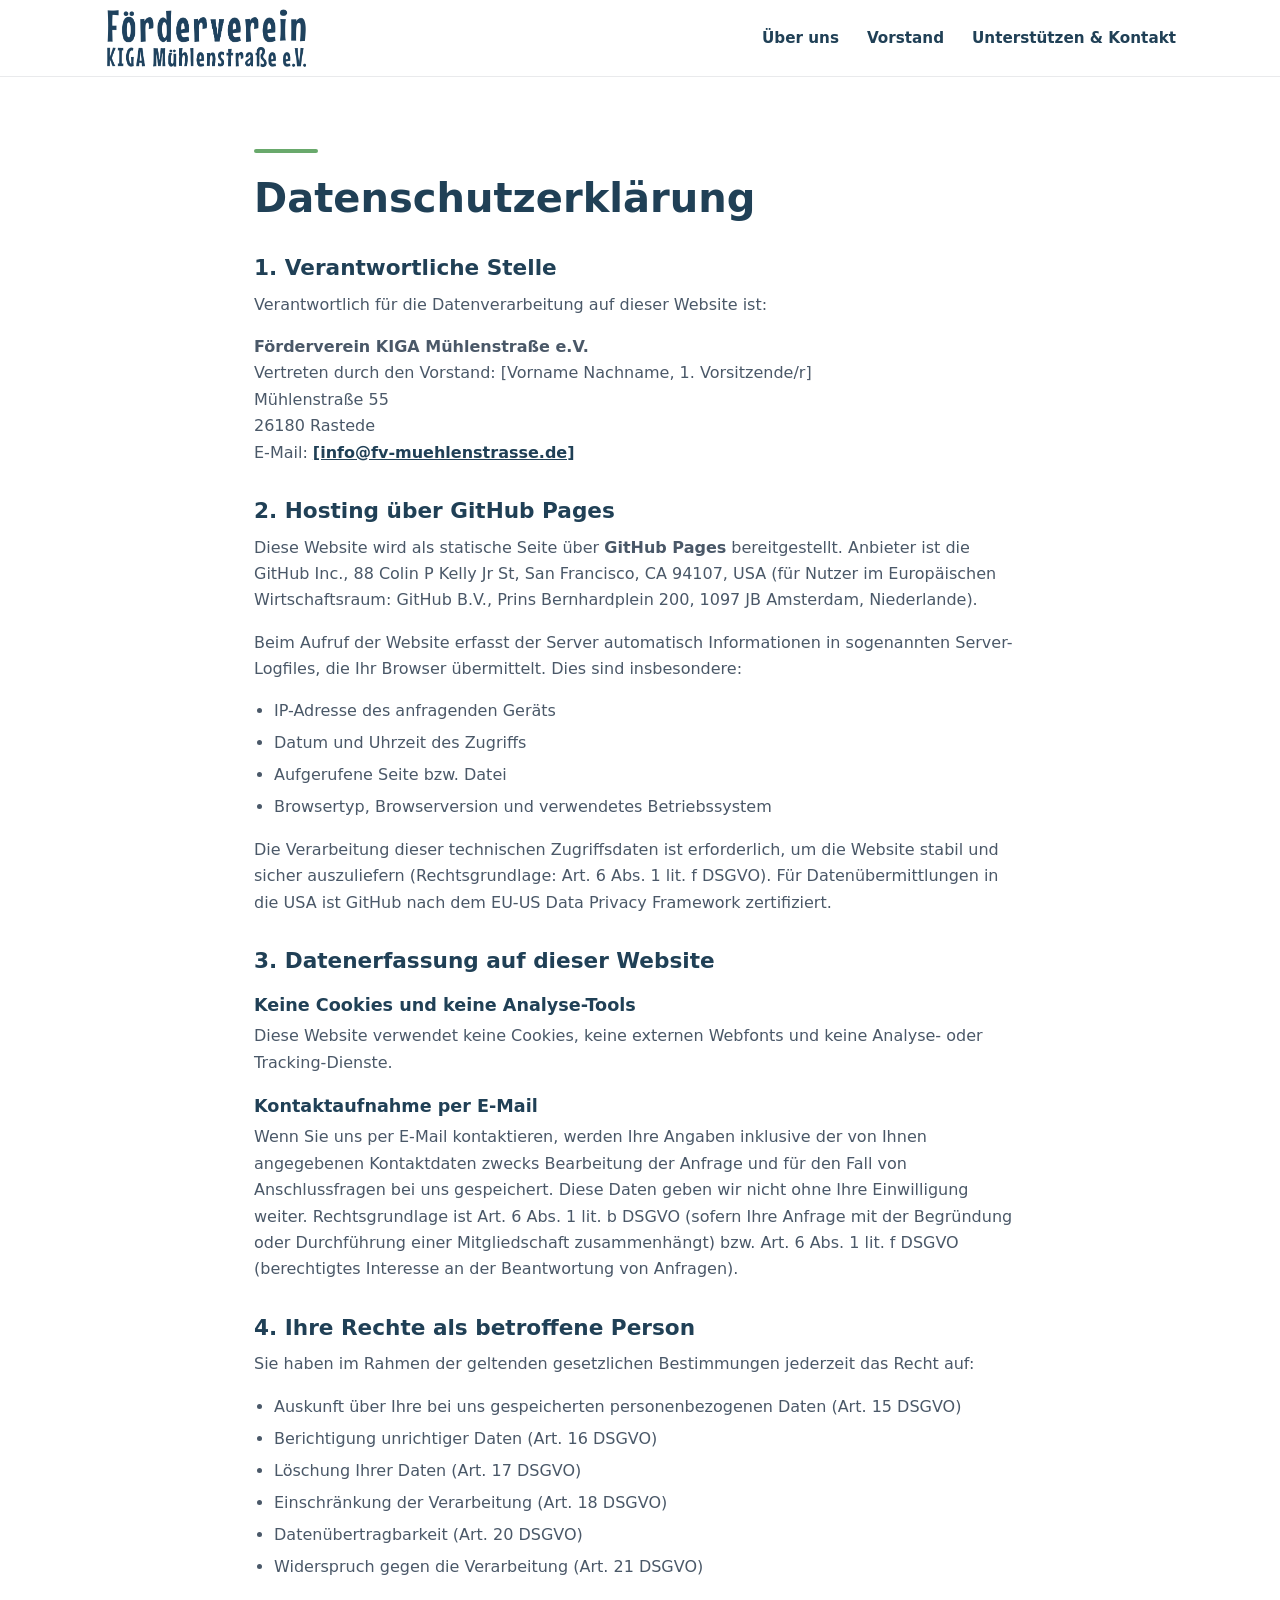
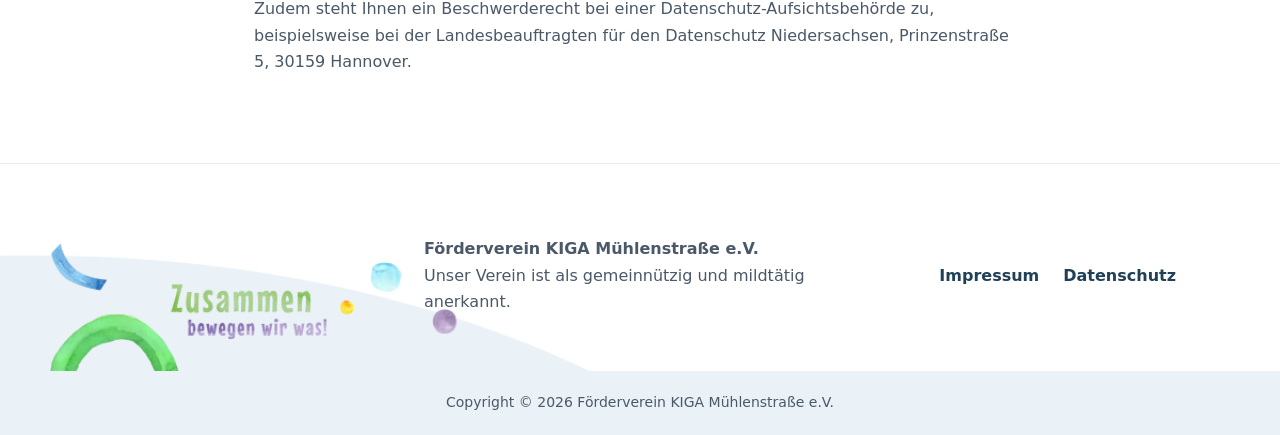
==== datenschutz.html @ b56ef5f9 "Add files via upload" ====
<!DOCTYPE html>
<html lang="de">
<head>
  <meta charset="UTF-8">
  <meta name="viewport" content="width=device-width, initial-scale=1.0">
  <title>Datenschutzerklärung – Förderverein KIGA Mühlenstrasse e.V.</title>
  <link rel="stylesheet" href="style.css">
  <link rel="icon" href="bilder/Favicon_Kiga_muehlenstr-300x300.jpg" type="image/jpeg">
  <style>
    .legal-container {
      max-width: 820px;
      margin: 0 auto;
    }
    .legal-container .accent-line {
      margin-left: 0;
    }
    .legal-container h1 {
      font-size: clamp(1.9rem, 3.5vw, 2.5rem);
      margin-bottom: 1.5rem;
    }
    .legal-container h2 {
      font-size: 1.35rem;
      margin-top: 2rem;
      margin-bottom: 0.6rem;
    }
    .legal-container h3 {
      font-size: 1.1rem;
      margin-top: 1.25rem;
      margin-bottom: 0.4rem;
    }
    .legal-container ul {
      margin-left: 1.25rem;
      margin-bottom: 1rem;
    }
    .legal-container li {
      margin-bottom: 0.35rem;
    }
  </style>
</head>
<body>

  <!-- Header & Navigation -->
  <header class="site-header">
    <div class="container nav-wrapper">
      <a href="index.html" class="logo-link">
        <img src="bilder/Logo_KIGA_Muehlenstrasse_Rastede_mJ7N.png" alt="Förderverein KIGA Mühlenstrasse e.V.">
      </a>
      <nav aria-label="Hauptnavigation">
        <ul class="nav-list">
          <li><a href="index.html#ueber-uns">Über uns</a></li>
          <li><a href="index.html#vorstand">Vorstand</a></li>
          <li><a href="index.html#unterstuetzen">Unterstützen &amp; Kontakt</a></li>
        </ul>
      </nav>
    </div>
  </header>

  <main>
    <section class="section section-white">
      <div class="container legal-container">
        <div class="accent-line"></div>
        <h1>Datenschutzerklärung</h1>

        <h2>1. Verantwortliche Stelle</h2>
        <p>
          Verantwortlich für die Datenverarbeitung auf dieser Website ist:
        </p>
        <p>
          <strong>Förderverein KIGA Mühlenstraße e.V.</strong><br>
          Vertreten durch den Vorstand: [Vorname Nachname, 1. Vorsitzende/r]<br>
          Mühlenstraße 55<br>
          26180 Rastede<br>
          E-Mail: <a href="mailto:info@fv-muehlenstrasse.de" class="mail-link">[info@fv-muehlenstrasse.de]</a>
        </p>

        <h2>2. Hosting über GitHub Pages</h2>
        <p>
          Diese Website wird als statische Seite über <strong>GitHub Pages</strong> bereitgestellt. Anbieter ist die GitHub Inc., 88 Colin P Kelly Jr St, San Francisco, CA 94107, USA (für Nutzer im Europäischen Wirtschaftsraum: GitHub B.V., Prins Bernhardplein 200, 1097 JB Amsterdam, Niederlande).
        </p>
        <p>
          Beim Aufruf der Website erfasst der Server automatisch Informationen in sogenannten Server-Logfiles, die Ihr Browser übermittelt. Dies sind insbesondere:
        </p>
        <ul>
          <li>IP-Adresse des anfragenden Geräts</li>
          <li>Datum und Uhrzeit des Zugriffs</li>
          <li>Aufgerufene Seite bzw. Datei</li>
          <li>Browsertyp, Browserversion und verwendetes Betriebssystem</li>
        </ul>
        <p>
          Die Verarbeitung dieser technischen Zugriffsdaten ist erforderlich, um die Website stabil und sicher auszuliefern (Rechtsgrundlage: Art. 6 Abs. 1 lit. f DSGVO). Für Datenübermittlungen in die USA ist GitHub nach dem EU-US Data Privacy Framework zertifiziert.
        </p>

        <h2>3. Datenerfassung auf dieser Website</h2>
        <h3>Keine Cookies und keine Analyse-Tools</h3>
        <p>
          Diese Website verwendet keine Cookies, keine externen Webfonts und keine Analyse- oder Tracking-Dienste.
        </p>

        <h3>Kontaktaufnahme per E-Mail</h3>
        <p>
          Wenn Sie uns per E-Mail kontaktieren, werden Ihre Angaben inklusive der von Ihnen angegebenen Kontaktdaten zwecks Bearbeitung der Anfrage und für den Fall von Anschlussfragen bei uns gespeichert. Diese Daten geben wir nicht ohne Ihre Einwilligung weiter. Rechtsgrundlage ist Art. 6 Abs. 1 lit. b DSGVO (sofern Ihre Anfrage mit der Begründung oder Durchführung einer Mitgliedschaft zusammenhängt) bzw. Art. 6 Abs. 1 lit. f DSGVO (berechtigtes Interesse an der Beantwortung von Anfragen).
        </p>

        <h2>4. Ihre Rechte als betroffene Person</h2>
        <p>
          Sie haben im Rahmen der geltenden gesetzlichen Bestimmungen jederzeit das Recht auf:
        </p>
        <ul>
          <li>Auskunft über Ihre bei uns gespeicherten personenbezogenen Daten (Art. 15 DSGVO)</li>
          <li>Berichtigung unrichtiger Daten (Art. 16 DSGVO)</li>
          <li>Löschung Ihrer Daten (Art. 17 DSGVO)</li>
          <li>Einschränkung der Verarbeitung (Art. 18 DSGVO)</li>
          <li>Datenübertragbarkeit (Art. 20 DSGVO)</li>
          <li>Widerspruch gegen die Verarbeitung (Art. 21 DSGVO)</li>
        </ul>
        <p>
          Zudem steht Ihnen ein Beschwerderecht bei einer Datenschutz-Aufsichtsbehörde zu, beispielsweise bei der Landesbeauftragten für den Datenschutz Niedersachsen, Prinzenstraße 5, 30159 Hannover.
        </p>
      </div>
    </section>
  </main>

  <!-- Footer -->
  <footer class="site-footer">
    <div class="footer-main">
      <div class="container footer-grid">
        <div class="footer-spacer"></div>
        <div class="footer-col">
          <p><strong>Förderverein KIGA Mühlenstraße e.V.</strong><br>
          Unser Verein ist als gemeinnützig und mildtätig anerkannt.</p>
        </div>
        <div class="footer-col footer-legal">
          <a href="impressum.html">Impressum</a>
          <a href="datenschutz.html">Datenschutz</a>
        </div>
      </div>
    </div>

    <div class="footer-bottom">
      <div class="container">
        <p>Copyright © 2026 Förderverein KIGA Mühlenstraße e.V.</p>
      </div>
    </div>
  </footer>

</body>
</html>
---- style.css ----
:root {
  --petrol: #204056;
  --green: #69a96c;
  --purple: #856aa8;
  --text: #4a5868;
  --bg-ice: #f6fdfe;
  --bg-footer-bottom: #ebf2f7;
  --white: #ffffff;
  --border: #e9eaec;
}

* {
  box-sizing: border-box;
  margin: 0;
  padding: 0;
}

html {
  scroll-behavior: smooth;
}

body {
  font-family: system-ui, -apple-system, "Segoe UI", Roboto, Helvetica, Arial, sans-serif;
  color: var(--text);
  background-color: var(--bg-ice);
  line-height: 1.65;
  font-size: 16px;
}

img {
  max-width: 100%;
  height: auto;
  display: block;
}

.container {
  max-width: 1120px;
  margin: 0 auto;
  padding: 0 1.5rem;
}

h1, h2, h3, h4, h5 {
  color: var(--petrol);
  font-weight: 600;
  line-height: 1.25;
}

h2 {
  font-size: clamp(1.8rem, 3.5vw, 2.5rem);
  margin-bottom: 1rem;
}

h3 {
  font-size: 1.25rem;
  margin-bottom: 0.5rem;
}

p {
  margin-bottom: 1rem;
}

/* Button */
.btn {
  display: inline-block;
  background-color: var(--petrol);
  color: var(--white);
  font-weight: 700;
  font-size: 1rem;
  padding: 0.95rem 2.2rem;
  border-radius: 30px;
  text-decoration: none;
  box-shadow: 0 4px 14px rgba(32, 64, 86, 0.18);
  transition: background-color 0.2s ease, transform 0.15s ease;
}

.btn:hover {
  background-color: var(--purple);
  transform: translateY(-1px);
}

/* Header */
.site-header {
  background-color: var(--white);
  border-bottom: 1px solid var(--border);
  position: sticky;
  top: 0;
  z-index: 100;
}

.nav-wrapper {
  display: flex;
  flex-wrap: wrap;
  justify-content: space-between;
  align-items: center;
  min-height: 76px;
  gap: 1rem;
}

.logo-link img {
  width: 205px;
}

.nav-list {
  list-style: none;
  display: flex;
  flex-wrap: wrap;
  gap: 1.75rem;
}

.nav-list a {
  text-decoration: none;
  color: var(--petrol);
  font-weight: 700;
  font-size: 0.95rem;
  transition: color 0.2s ease;
}

.nav-list a:hover {
  color: var(--purple);
}

/* Hero */
.hero {
  background-color: #f1f4f9;
  background-image: url("bilder/Header_KIGA_Muehlenstr.jpg");
  background-size: cover;
  background-position: center;
  background-repeat: no-repeat;
  min-height: 520px;
  display: flex;
  align-items: center;
  padding: 3rem 0;
  text-align: center;
}

.hero-inner {
  width: 100%;
}

.hero-graphic {
  margin: 0 auto 2rem;
  max-width: 460px;
  width: 100%;
}

/* Sektionen */
.section {
  padding: 4.5rem 0;
}

.section-white {
  background-color: var(--white);
}

.section-ice {
  background-color: var(--bg-ice);
}

/* Kurzprofil */
.narrow-box {
  max-width: 780px;
  margin: 0 auto;
  text-align: center;
}

.accent-line {
  width: 64px;
  height: 4px;
  background-color: var(--green);
  margin: 0 auto 1.25rem;
  border-radius: 2px;
}

.lead {
  font-size: 1.125rem;
  color: var(--text);
  margin-bottom: 0;
}

/* Vorstand */
.section-head {
  text-align: center;
  max-width: 680px;
  margin: 0 auto 3rem;
}

.eyebrow {
  display: inline-block;
  font-size: 0.85rem;
  font-weight: 700;
  text-transform: uppercase;
  letter-spacing: 0.05em;
  color: var(--purple);
  margin-bottom: 0.4rem;
}

.board-grid {
  display: grid;
  grid-template-columns: repeat(auto-fit, minmax(230px, 1fr));
  gap: 1.5rem;
}

.board-card {
  background: var(--white);
  border: 1px solid var(--border);
  border-radius: 16px;
  padding: 2rem 1.5rem;
  text-align: center;
  box-shadow: 0 6px 24px rgba(32, 64, 86, 0.04);
}

.avatar {
  width: 68px;
  height: 68px;
  border-radius: 50%;
  background-color: var(--petrol);
  color: var(--white);
  font-weight: 700;
  font-size: 1.25rem;
  display: flex;
  align-items: center;
  justify-content: center;
  margin: 0 auto 1rem;
}

.avatar-green {
  background-color: var(--green);
}

.avatar-purple {
  background-color: var(--purple);
}

.board-role {
  display: block;
  font-size: 0.85rem;
  font-weight: 700;
  color: var(--green);
  text-transform: uppercase;
  letter-spacing: 0.04em;
  margin-bottom: 0.3rem;
}

.board-card p {
  font-size: 0.95rem;
  margin-bottom: 0;
}

/* Unterstützen & Kontakt */
.support-grid {
  display: grid;
  grid-template-columns: 1.25fr 1fr;
  gap: 2rem;
}

.support-box {
  padding: 2.25rem;
  border-radius: 16px;
}

.box-ice {
  background-color: var(--bg-ice);
  border: 1px solid #d9f2f5;
}

.box-mint {
  background-color: rgba(133, 106, 168, 0.1);
}

.check-list {
  list-style: none;
  margin-bottom: 1.25rem;
}

.check-list li {
  position: relative;
  padding-left: 1.5rem;
  margin-bottom: 0.45rem;
}

.check-list li::before {
  content: "✓";
  position: absolute;
  left: 0;
  color: var(--green);
  font-weight: 700;
}

.bank-box {
  background: var(--white);
  padding: 1.2rem;
  border-radius: 10px;
  border-left: 4px solid var(--green);
}

.bank-box p:last-child {
  margin-bottom: 0;
}

.mail-link {
  color: var(--petrol);
  font-weight: 700;
  text-decoration: underline;
}

.mail-link:hover {
  color: var(--purple);
}

/* Footer */
.site-footer {
  background-color: var(--white);
  border-top: 1px solid var(--border);
}

.footer-main {
  padding: 4.5rem 0 3.5rem;
  background-image: url("bilder/FV-KIGA-Muehlenstr-Footer2.png");
  background-repeat: no-repeat;
  background-position: left bottom;
  background-size: contain;
}

.footer-grid {
  display: grid;
  grid-template-columns: 1fr 1.5fr 1fr;
  gap: 2rem;
  align-items: center;
}

.footer-col p {
  margin: 0;
}

.footer-legal {
  display: flex;
  gap: 1.5rem;
  justify-content: flex-end;
}

.footer-legal a {
  color: var(--petrol);
  font-weight: 600;
  text-decoration: none;
}

.footer-legal a:hover {
  color: var(--purple);
  text-decoration: underline;
}

.footer-bottom {
  background-color: var(--bg-footer-bottom);
  padding: 1.25rem 0;
  text-align: center;
  font-size: 0.875rem;
}

.footer-bottom p {
  margin: 0;
}

/* Responsive */
@media (max-width: 850px) {
  .hero {
    background-image:
      linear-gradient(rgba(241, 244, 249, 0.72), rgba(241, 244, 249, 0.72)),
      url("bilder/Header_KIGA_Muehlenstr.jpg");
    min-height: 420px;
  }

  .support-grid,
  .footer-grid {
    grid-template-columns: 1fr;
  }

  .footer-spacer {
    display: none;
  }

  .footer-legal {
    justify-content: flex-start;
  }
}
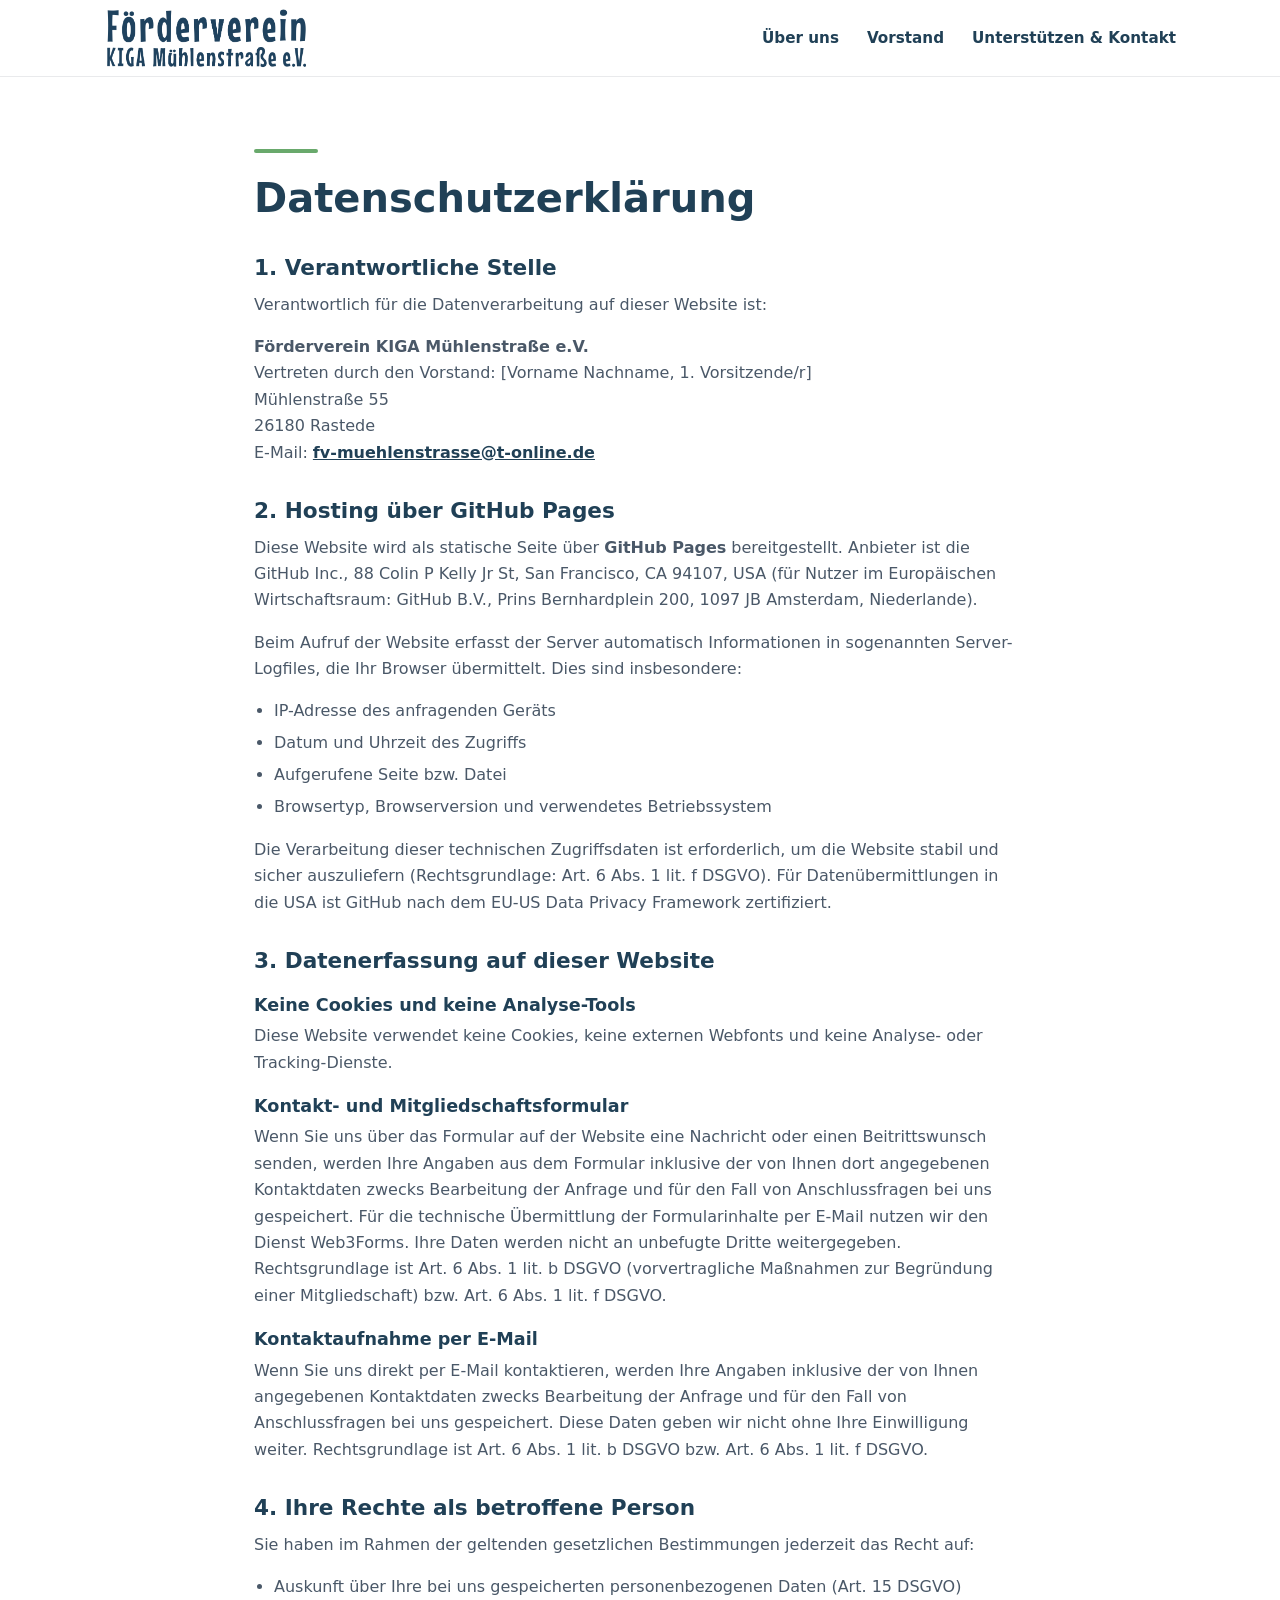
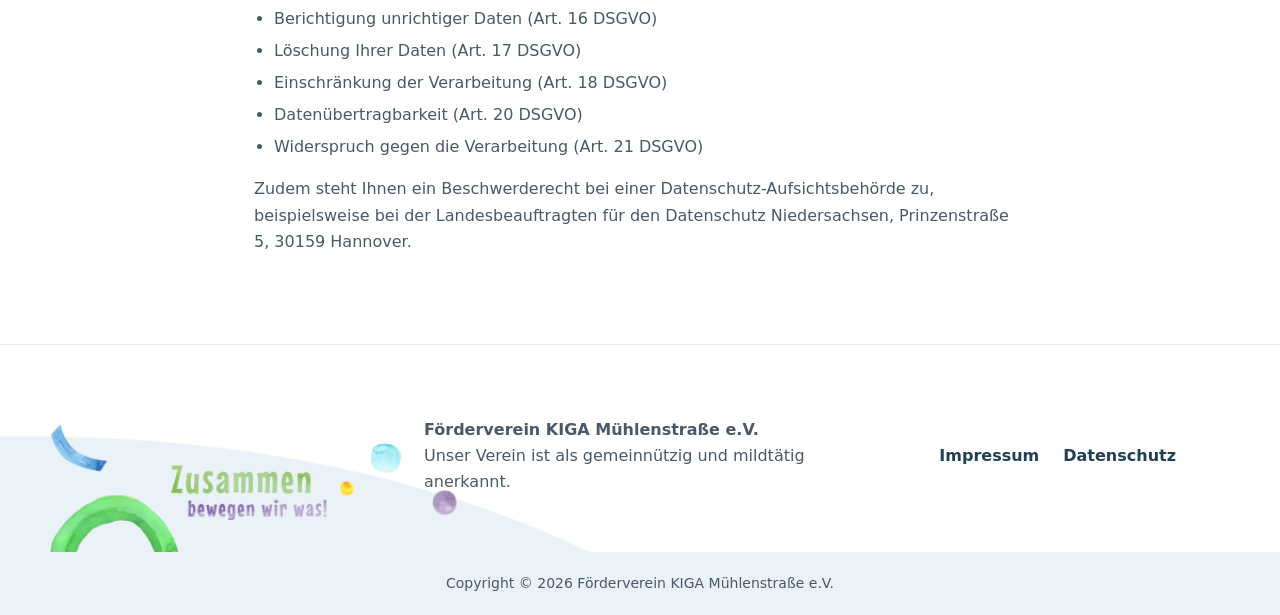
==== commit 8fdb6598: "Update datenschutz.html" ====
--- a/datenschutz.html
+++ b/datenschutz.html
@@ -6,36 +6,6 @@
   <title>Datenschutzerklärung – Förderverein KIGA Mühlenstrasse e.V.</title>
   <link rel="stylesheet" href="style.css">
   <link rel="icon" href="bilder/Favicon_Kiga_muehlenstr-300x300.jpg" type="image/jpeg">
-  <style>
-    .legal-container {
-      max-width: 820px;
-      margin: 0 auto;
-    }
-    .legal-container .accent-line {
-      margin-left: 0;
-    }
-    .legal-container h1 {
-      font-size: clamp(1.9rem, 3.5vw, 2.5rem);
-      margin-bottom: 1.5rem;
-    }
-    .legal-container h2 {
-      font-size: 1.35rem;
-      margin-top: 2rem;
-      margin-bottom: 0.6rem;
-    }
-    .legal-container h3 {
-      font-size: 1.1rem;
-      margin-top: 1.25rem;
-      margin-bottom: 0.4rem;
-    }
-    .legal-container ul {
-      margin-left: 1.25rem;
-      margin-bottom: 1rem;
-    }
-    .legal-container li {
-      margin-bottom: 0.35rem;
-    }
-  </style>
 </head>
 <body>
 
@@ -70,7 +40,7 @@
           Vertreten durch den Vorstand: [Vorname Nachname, 1. Vorsitzende/r]<br>
           Mühlenstraße 55<br>
           26180 Rastede<br>
-          E-Mail: <a href="mailto:info@fv-muehlenstrasse.de" class="mail-link">[info@fv-muehlenstrasse.de]</a>
+          E-Mail: <a href="mailto:fv-muehlenstrasse@t-online.de" class="mail-link">fv-muehlenstrasse@t-online.de</a>
         </p>
 
         <h2>2. Hosting über GitHub Pages</h2>
@@ -96,9 +66,14 @@
           Diese Website verwendet keine Cookies, keine externen Webfonts und keine Analyse- oder Tracking-Dienste.
         </p>
 
+        <h3>Kontakt- und Mitgliedschaftsformular</h3>
+        <p>
+          Wenn Sie uns über das Formular auf der Website eine Nachricht oder einen Beitrittswunsch senden, werden Ihre Angaben aus dem Formular inklusive der von Ihnen dort angegebenen Kontaktdaten zwecks Bearbeitung der Anfrage und für den Fall von Anschlussfragen bei uns gespeichert. Für die technische Übermittlung der Formularinhalte per E-Mail nutzen wir den Dienst Web3Forms. Ihre Daten werden nicht an unbefugte Dritte weitergegeben. Rechtsgrundlage ist Art. 6 Abs. 1 lit. b DSGVO (vorvertragliche Maßnahmen zur Begründung einer Mitgliedschaft) bzw. Art. 6 Abs. 1 lit. f DSGVO.
+        </p>
+
         <h3>Kontaktaufnahme per E-Mail</h3>
         <p>
-          Wenn Sie uns per E-Mail kontaktieren, werden Ihre Angaben inklusive der von Ihnen angegebenen Kontaktdaten zwecks Bearbeitung der Anfrage und für den Fall von Anschlussfragen bei uns gespeichert. Diese Daten geben wir nicht ohne Ihre Einwilligung weiter. Rechtsgrundlage ist Art. 6 Abs. 1 lit. b DSGVO (sofern Ihre Anfrage mit der Begründung oder Durchführung einer Mitgliedschaft zusammenhängt) bzw. Art. 6 Abs. 1 lit. f DSGVO (berechtigtes Interesse an der Beantwortung von Anfragen).
+          Wenn Sie uns direkt per E-Mail kontaktieren, werden Ihre Angaben inklusive der von Ihnen angegebenen Kontaktdaten zwecks Bearbeitung der Anfrage und für den Fall von Anschlussfragen bei uns gespeichert. Diese Daten geben wir nicht ohne Ihre Einwilligung weiter. Rechtsgrundlage ist Art. 6 Abs. 1 lit. b DSGVO bzw. Art. 6 Abs. 1 lit. f DSGVO.
         </p>
 
         <h2>4. Ihre Rechte als betroffene Person</h2>
@@ -144,4 +119,4 @@
   </footer>
 
 </body>
-</html>+</html>
--- a/style.css
+++ b/style.css
@@ -78,6 +78,12 @@
   transform: translateY(-1px);
 }
 
+button.btn {
+  border: none;
+  cursor: pointer;
+  font-family: inherit;
+}
+
 /* Header */
 .site-header {
   background-color: var(--white);
@@ -307,6 +313,117 @@
   color: var(--purple);
 }
 
+/* Formular-Bereich */
+.form-card {
+  margin-top: 2.5rem;
+  background-color: var(--bg-ice);
+  border: 1px solid #d9f2f5;
+  border-radius: 16px;
+  padding: 2.5rem;
+}
+
+.contact-form {
+  margin-top: 1.5rem;
+}
+
+.form-grid {
+  display: grid;
+  grid-template-columns: 1fr 1fr;
+  gap: 1.25rem;
+}
+
+.form-group {
+  display: flex;
+  flex-direction: column;
+  margin-bottom: 1.25rem;
+}
+
+.form-group label {
+  font-weight: 600;
+  color: var(--petrol);
+  margin-bottom: 0.4rem;
+  font-size: 0.95rem;
+}
+
+.form-group input,
+.form-group select,
+.form-group textarea {
+  width: 100%;
+  padding: 0.8rem 1rem;
+  border: 1px solid #cbd5e1;
+  border-radius: 10px;
+  background-color: var(--white);
+  color: var(--petrol);
+  font-family: inherit;
+  font-size: 16px;
+  transition: border-color 0.2s ease, box-shadow 0.2s ease;
+}
+
+.form-group input:focus,
+.form-group select:focus,
+.form-group textarea:focus {
+  outline: none;
+  border-color: var(--purple);
+  box-shadow: 0 0 0 3px rgba(133, 106, 168, 0.15);
+}
+
+.checkbox-group {
+  display: flex;
+  align-items: flex-start;
+  gap: 0.75rem;
+  margin-bottom: 1.5rem;
+}
+
+.checkbox-group input[type="checkbox"] {
+  width: 18px;
+  height: 18px;
+  margin-top: 0.25rem;
+  accent-color: var(--petrol);
+  flex-shrink: 0;
+}
+
+.checkbox-group label {
+  font-size: 0.9rem;
+  line-height: 1.5;
+  color: var(--text);
+}
+
+/* Rechtstexte (Impressum & Datenschutz) */
+.legal-container {
+  max-width: 820px;
+  margin: 0 auto;
+}
+
+.legal-container .accent-line {
+  margin-left: 0;
+}
+
+.legal-container h1 {
+  font-size: clamp(1.9rem, 3.5vw, 2.5rem);
+  margin-bottom: 1.5rem;
+}
+
+.legal-container h2 {
+  font-size: 1.35rem;
+  margin-top: 2rem;
+  margin-bottom: 0.6rem;
+}
+
+.legal-container h3 {
+  font-size: 1.1rem;
+  margin-top: 1.25rem;
+  margin-bottom: 0.4rem;
+}
+
+.legal-container ul {
+  margin-left: 1.25rem;
+  margin-bottom: 1rem;
+}
+
+.legal-container li {
+  margin-bottom: 0.35rem;
+}
+
 /* Footer */
 .site-footer {
   background-color: var(--white);
@@ -360,13 +477,56 @@
   margin: 0;
 }
 
-/* Responsive */
+/* Responsive für Tablets & Smartphones */
 @media (max-width: 850px) {
+  .container {
+    padding: 0 1rem;
+  }
+
+  .site-header {
+    position: static;
+  }
+
+  .nav-wrapper {
+    flex-direction: column;
+    justify-content: center;
+    padding: 0.9rem 0;
+    gap: 0.7rem;
+  }
+
+  .logo-link img {
+    width: 175px;
+  }
+
+  .nav-list {
+    justify-content: center;
+    gap: 0.4rem 1.05rem;
+  }
+
+  .nav-list a {
+    font-size: 0.88rem;
+  }
+
   .hero {
     background-image:
-      linear-gradient(rgba(241, 244, 249, 0.72), rgba(241, 244, 249, 0.72)),
+      linear-gradient(rgba(246, 253, 254, 0.42), rgba(246, 253, 254, 0.52)),
       url("bilder/Header_KIGA_Muehlenstr.jpg");
-    min-height: 420px;
+    min-height: 380px;
+    padding: 2.5rem 0;
+  }
+
+  .hero-graphic {
+    max-width: 300px;
+    margin-bottom: 1.6rem;
+  }
+
+  .btn {
+    padding: 0.85rem 1.8rem;
+    font-size: 0.95rem;
+  }
+
+  .section {
+    padding: 3.25rem 0;
   }
 
   .support-grid,
@@ -374,6 +534,15 @@
     grid-template-columns: 1fr;
   }
 
+  .form-card {
+    padding: 1.75rem 1.25rem;
+  }
+
+  .form-grid {
+    grid-template-columns: 1fr;
+    gap: 0;
+  }
+
   .footer-spacer {
     display: none;
   }
@@ -381,4 +550,4 @@
   .footer-legal {
     justify-content: flex-start;
   }
-}+}
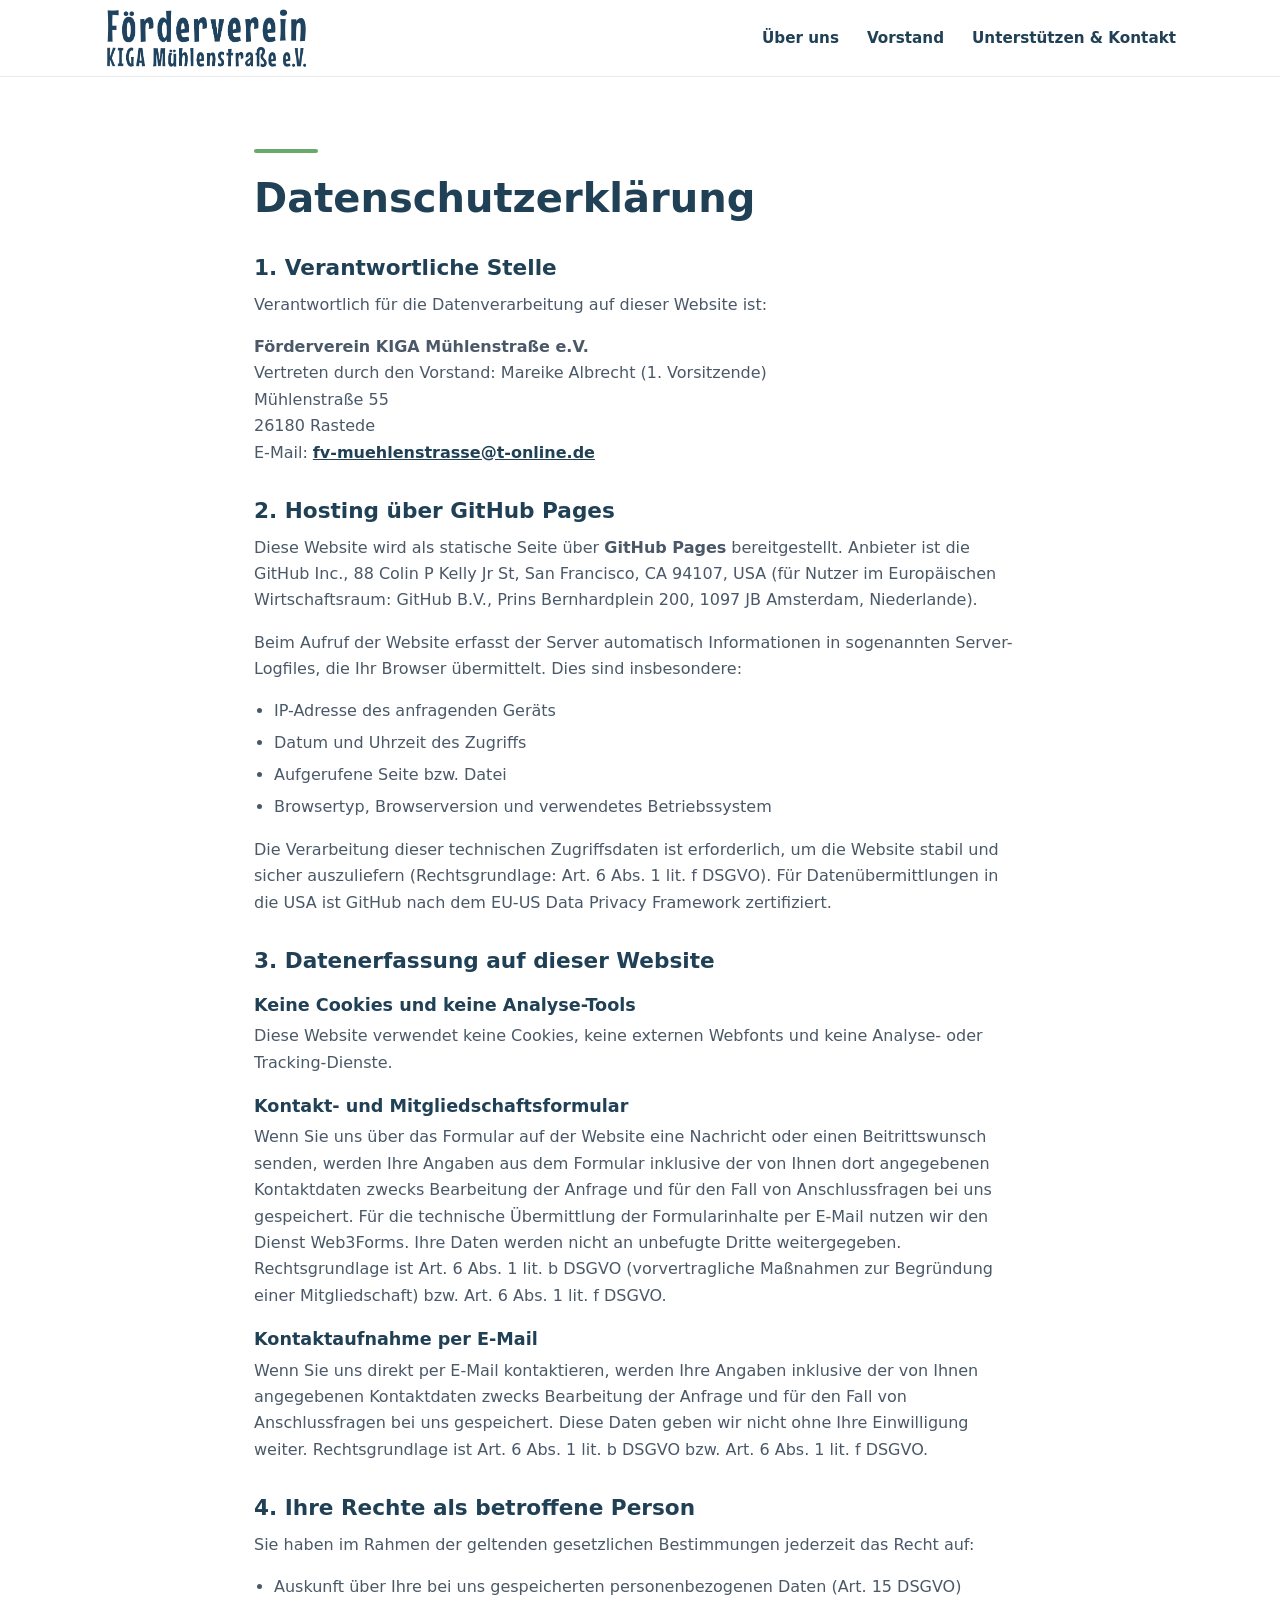
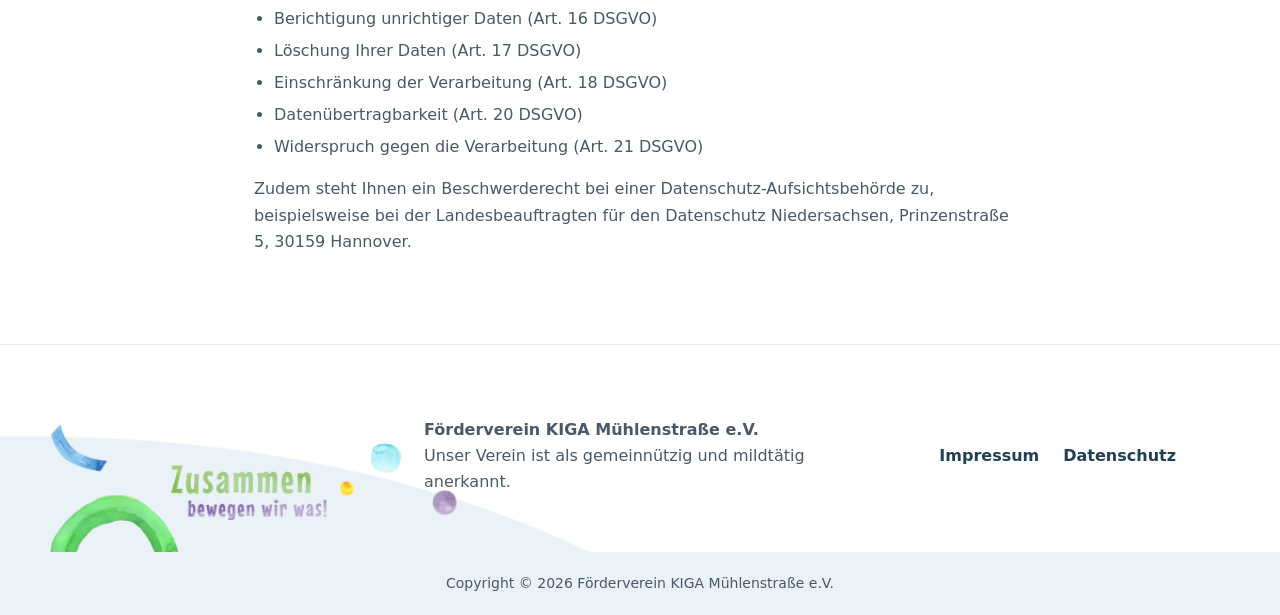
==== commit 6efc67da: "Update datenschutz.html" ====
--- a/datenschutz.html
+++ b/datenschutz.html
@@ -4,7 +4,7 @@
   <meta charset="UTF-8">
   <meta name="viewport" content="width=device-width, initial-scale=1.0">
   <title>Datenschutzerklärung – Förderverein KIGA Mühlenstrasse e.V.</title>
-  <link rel="stylesheet" href="style.css">
+  <link rel="stylesheet" href="style.css?v=2">
   <link rel="icon" href="bilder/Favicon_Kiga_muehlenstr-300x300.jpg" type="image/jpeg">
 </head>
 <body>
@@ -37,7 +37,7 @@
         </p>
         <p>
           <strong>Förderverein KIGA Mühlenstraße e.V.</strong><br>
-          Vertreten durch den Vorstand: [Vorname Nachname, 1. Vorsitzende/r]<br>
+          Vertreten durch den Vorstand: Mareike Albrecht (1. Vorsitzende)<br>
           Mühlenstraße 55<br>
           26180 Rastede<br>
           E-Mail: <a href="mailto:fv-muehlenstrasse@t-online.de" class="mail-link">fv-muehlenstrasse@t-online.de</a>
